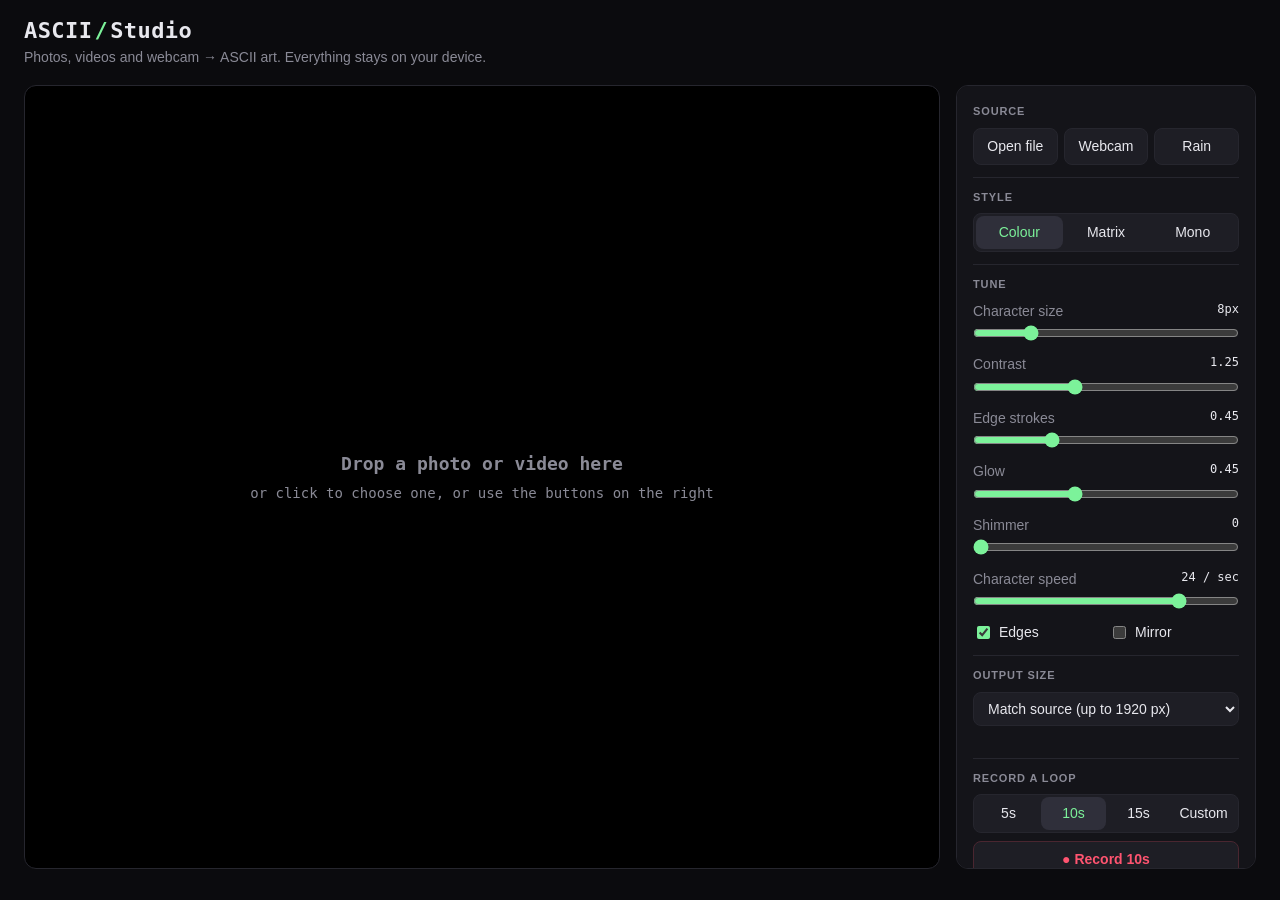
==== index.html @ c0c6cbf3 "Initial commit: ascii-studio-web Co-Authored-By: Claude Opus 5.5 <noreply@anthropic.com>" ====
<!doctype html>
<html lang="en">
<head>
  <meta charset="utf-8">
  <meta name="viewport" content="width=device-width, initial-scale=1">
  <title>ASCII Studio</title>
  <meta name="description" content="Turn photos, videos and your webcam into ASCII art, right in your browser.">
  <link rel="stylesheet" href="style.css">
</head>
<body>
  <header>
    <h1>ASCII<span>/</span>Studio</h1>
    <p>Photos, videos and webcam → ASCII art. Everything stays on your device.</p>
  </header>

  <main>
    <section id="stage" class="stage empty">
      <canvas id="out"></canvas>
      <label id="drop" class="drop">
        <input id="file" type="file" accept="image/*,video/*" hidden>
        <strong>Drop a photo or video here</strong>
        <span>or click to choose one, or use the buttons on the right</span>
      </label>
      <div id="rec" class="rec" hidden>● REC</div>
    </section>

    <aside class="panel">
      <div class="group">
        <h2>Source</h2>
        <div class="row">
          <button id="btn-open">Open file</button>
          <button id="btn-cam">Webcam</button>
          <button id="btn-rain">Rain</button>
        </div>
      </div>

      <div class="group">
        <h2>Style</h2>
        <div class="seg" id="style">
          <button data-v="colour" class="on">Colour</button>
          <button data-v="matrix">Matrix</button>
          <button data-v="mono">Mono</button>
        </div>
      </div>

      <div class="group">
        <h2>Tune</h2>
        <label>Character size <output data-for="cell"></output>
          <input type="range" id="cell" min="4" max="24" step="1" value="8"></label>
        <label>Contrast <output data-for="contrast"></output>
          <input type="range" id="contrast" min="0.5" max="2.5" step="0.05" value="1.25"></label>
        <label>Edge strokes <output data-for="edgeThreshold"></output>
          <input type="range" id="edgeThreshold" min="0.15" max="1.2" step="0.05" value="0.45"></label>
        <label>Glow <output data-for="glow"></output>
          <input type="range" id="glow" min="0" max="1.2" step="0.05" value="0.45"></label>
        <label>Shimmer <output data-for="shimmer"></output>
          <input type="range" id="shimmer" min="0" max="1" step="0.05" value="0"></label>
        <label>Character speed <output data-for="fps"></output>
          <input type="range" id="fps" min="1" max="30" step="1" value="24"></label>
        <div class="row checks">
          <label class="check"><input type="checkbox" id="edges" checked> Edges</label>
          <label class="check"><input type="checkbox" id="mirror"> Mirror</label>
        </div>
      </div>

      <div class="group">
        <h2>Output size</h2>
        <select id="size">
          <option value="source">Match source (up to 1920 px)</option>
          <option value="720">HD 720p</option>
          <option value="1080">Full HD 1080p</option>
          <option value="2160">4K</option>
          <option value="screen">Wallpaper: fill my screen</option>
        </select>
        <p class="hint" id="size-hint"></p>
      </div>

      <div class="group">
        <h2>Record a loop</h2>
        <div class="seg" id="dur">
          <button data-v="5">5s</button>
          <button data-v="10" class="on">10s</button>
          <button data-v="15">15s</button>
          <button data-v="custom">Custom</button>
        </div>
        <label id="custom-wrap" hidden>Length in seconds
          <input type="number" id="custom-dur" min="1" max="120" step="1" value="20"></label>
        <div class="row" style="margin-top:8px">
          <button id="btn-video" class="rec-btn">● Record 10s</button>
        </div>
        <p class="hint">Animations repeat exactly every loop, so the video loops seamlessly.</p>
      </div>

      <div class="group">
        <h2>Export</h2>
        <div class="row">
          <button id="btn-png" class="primary">Save PNG</button>
          <button id="btn-copy">Copy text</button>
          <button id="btn-txt">Save .txt</button>
        </div>
        <p class="hint" id="status"></p>
      </div>

      <div class="group" id="wallpaper-group" hidden>
        <h2>Browser wallpaper</h2>
        <div class="row">
          <button id="btn-wall" class="primary">Set as new-tab wallpaper</button>
        </div>
        <div class="row">
          <button id="btn-wall-open">Open a new tab</button>
          <button id="btn-wall-reset">Reset to rain</button>
        </div>
        <p class="hint">Every new tab shows this picture, animated, with the look you chose here.</p>
      </div>
    </aside>
  </main>

  <script type="module" src="app.js"></script>
</body>
</html>
---- style.css ----
:root {
  --bg: #0b0b0e;
  --panel: #141419;
  --line: #26262e;
  --text: #e8e8ee;
  --dim: #8a8a96;
  --accent: #7cf29a;
  --accent-ink: #06210f;
  --rec: #ff5470;
  --mono: Menlo, "SF Mono", Consolas, monospace;
  color-scheme: dark;
}

* { box-sizing: border-box; }

body {
  margin: 0;
  min-height: 100vh;
  background: var(--bg);
  color: var(--text);
  font: 14px/1.45 -apple-system, BlinkMacSystemFont, "Segoe UI", Inter, sans-serif;
}

header { padding: 18px 24px 6px; }
h1 { margin: 0; font: 600 22px var(--mono); letter-spacing: 0.02em; }
h1 span { color: var(--accent); padding: 0 2px; }
header p { margin: 4px 0 0; color: var(--dim); }

main {
  display: grid;
  grid-template-columns: minmax(0, 1fr) 300px;
  gap: 16px;
  padding: 12px 24px 24px;
  height: calc(100vh - 80px);
  min-height: 520px;
}

.stage {
  position: relative;
  background: #000;
  border: 1px solid var(--line);
  border-radius: 12px;
  display: grid;
  place-items: center;
  overflow: hidden;
}
.stage canvas { position: absolute; inset: 0; width: 100%; height: 100%; object-fit: contain; display: block; }
.stage.empty canvas { visibility: hidden; }
.stage.dragging { border-color: var(--accent); }

.drop {
  position: absolute;
  inset: 0;
  display: none;
  flex-direction: column;
  align-items: center;
  justify-content: center;
  gap: 6px;
  cursor: pointer;
  text-align: center;
  padding: 16px;
  font-family: var(--mono);
}
.stage.empty .drop { display: flex; }
.drop strong { font-size: 18px; }
.drop span { color: var(--dim); }

.rec {
  position: absolute;
  top: 12px;
  left: 12px;
  color: var(--rec);
  font: 600 13px var(--mono);
  background: rgba(0, 0, 0, 0.6);
  padding: 3px 8px;
  border-radius: 6px;
}

.panel {
  background: var(--panel);
  border: 1px solid var(--line);
  border-radius: 12px;
  padding: 6px 16px 16px;
  overflow-y: auto;
}
.group { padding: 12px 0; border-bottom: 1px solid var(--line); }
.group:last-child { border-bottom: 0; }
h2 { margin: 0 0 8px; font-size: 11px; text-transform: uppercase; letter-spacing: 0.08em; color: var(--dim); }

.row { display: flex; gap: 6px; flex-wrap: wrap; }
.row + .row { margin-top: 6px; }
.row > button { flex: 1; }

button, select {
  font: inherit;
  color: var(--text);
  background: #1e1e25;
  border: 1px solid var(--line);
  border-radius: 8px;
  padding: 7px 10px;
  cursor: pointer;
}
button:hover, select:hover { border-color: #3a3a46; }
button:disabled { opacity: 0.4; cursor: default; }
button.primary { background: var(--accent); color: var(--accent-ink); border-color: var(--accent); font-weight: 600; }
button.active { border-color: var(--accent); color: var(--accent); }
button.rec-btn { color: var(--rec); border-color: #4a2630; font-weight: 600; }
button.rec-btn.recording { background: var(--rec); color: #fff; border-color: var(--rec); }
input[type="number"] {
  width: 100%; margin-top: 4px; font: inherit; color: var(--text);
  background: #1e1e25; border: 1px solid var(--line); border-radius: 8px; padding: 6px 10px;
}
[hidden] { display: none !important; }
select { width: 100%; }

.seg { display: flex; background: #1e1e25; border: 1px solid var(--line); border-radius: 8px; padding: 2px; }
.seg button { flex: 1; border: 0; background: transparent; padding: 6px; }
.seg button.on { background: #2f2f3a; color: var(--accent); }

label { display: block; margin: 8px 0; color: var(--dim); }
label output { float: right; color: var(--text); font-family: var(--mono); font-size: 12px; }
input[type="range"] { width: 100%; accent-color: var(--accent); margin: 4px 0 0; }
.checks { margin-top: 4px; }
label.check { display: flex; align-items: center; gap: 6px; margin: 0; color: var(--text); flex: 1; }
input[type="checkbox"] { accent-color: var(--accent); }

.hint { color: var(--dim); font-size: 12px; margin: 8px 0 0; min-height: 1em; }

@media (max-width: 800px) {
  header { padding: 14px 16px 4px; }
  main { grid-template-columns: 1fr; height: auto; padding: 10px 16px 16px; }
  .stage { height: 56vh; }
}
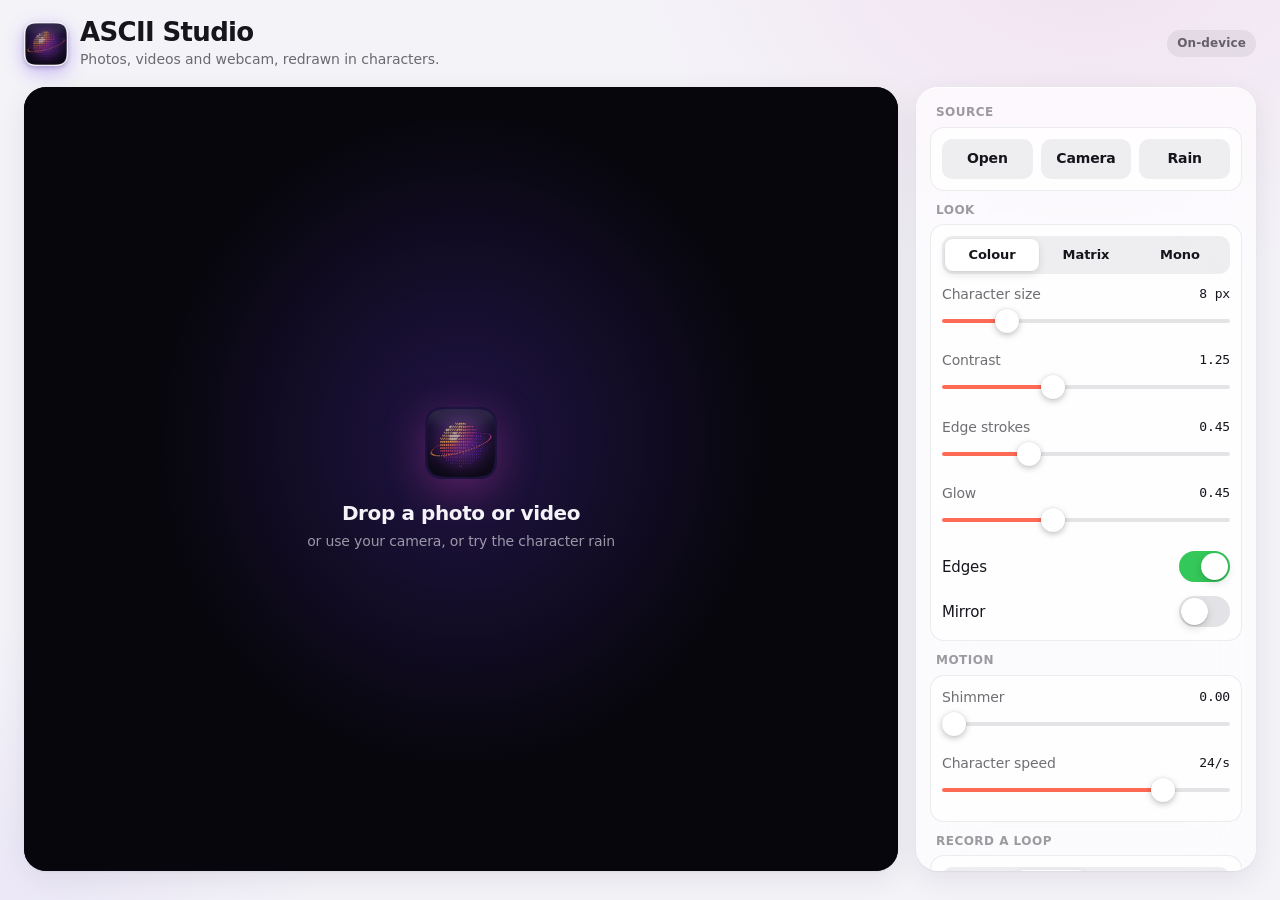
==== commit 6bf050fd: "Redesign: new orb logo, Apple-style UI, mobile support - New logo: a lit orb drawn in ASCII characte" ====
--- a/index.html
+++ b/index.html
@@ -2,116 +2,141 @@
 <html lang="en">
 <head>
   <meta charset="utf-8">
-  <meta name="viewport" content="width=device-width, initial-scale=1">
+  <meta name="viewport" content="width=device-width, initial-scale=1, viewport-fit=cover">
   <title>ASCII Studio</title>
-  <meta name="description" content="Turn photos, videos and your webcam into ASCII art, right in your browser.">
+  <meta name="description" content="Turn photos, videos and your webcam into colourful ASCII art, right in your browser.">
+  <meta name="theme-color" content="#0b0a12" media="(prefers-color-scheme: dark)">
+  <meta name="theme-color" content="#f4f3f8" media="(prefers-color-scheme: light)">
+  <meta name="apple-mobile-web-app-capable" content="yes">
+  <meta name="apple-mobile-web-app-status-bar-style" content="black-translucent">
+  <meta name="apple-mobile-web-app-title" content="ASCII Studio">
+  <link rel="icon" type="image/png" sizes="32x32" href="brand/icon-32.png">
+  <link rel="apple-touch-icon" href="brand/icon-180.png">
+  <link rel="manifest" href="manifest.webmanifest">
   <link rel="stylesheet" href="style.css">
 </head>
 <body>
-  <header>
-    <h1>ASCII<span>/</span>Studio</h1>
-    <p>Photos, videos and webcam → ASCII art. Everything stays on your device.</p>
+  <header class="topbar">
+    <img class="logo" src="brand/icon-128.png" alt="" width="40" height="40">
+    <div class="brand">
+      <h1>ASCII Studio</h1>
+      <p>Photos, videos and webcam, redrawn in characters.</p>
+    </div>
+    <span class="privacy" title="Nothing is uploaded">On-device</span>
   </header>
 
-  <main>
-    <section id="stage" class="stage empty">
+  <main class="layout">
+    <section id="stage" class="stage empty" aria-label="Preview">
       <canvas id="out"></canvas>
       <label id="drop" class="drop">
         <input id="file" type="file" accept="image/*,video/*" hidden>
-        <strong>Drop a photo or video here</strong>
-        <span>or click to choose one, or use the buttons on the right</span>
+        <span class="drop-icon" aria-hidden="true">
+          <img src="brand/icon-128.png" alt="" width="72" height="72">
+        </span>
+        <strong class="desktop-only">Drop a photo or video</strong>
+        <strong class="touch-only">Tap to choose a photo or video</strong>
+        <span>or use your camera, or try the character rain</span>
       </label>
-      <div id="rec" class="rec" hidden>● REC</div>
+      <div id="rec" class="rec-pill" hidden>● REC</div>
     </section>
 
-    <aside class="panel">
-      <div class="group">
+    <aside class="panel" aria-label="Controls">
+      <section class="group">
         <h2>Source</h2>
-        <div class="row">
-          <button id="btn-open">Open file</button>
-          <button id="btn-cam">Webcam</button>
-          <button id="btn-rain">Rain</button>
+        <div class="card">
+          <div class="row buttons">
+            <button id="btn-open" class="btn">Open</button>
+            <button id="btn-cam" class="btn">Camera</button>
+            <button id="btn-flip" class="btn" hidden title="Switch between front and back camera">Flip</button>
+            <button id="btn-rain" class="btn">Rain</button>
+          </div>
         </div>
-      </div>
+      </section>
 
-      <div class="group">
-        <h2>Style</h2>
-        <div class="seg" id="style">
-          <button data-v="colour" class="on">Colour</button>
-          <button data-v="matrix">Matrix</button>
-          <button data-v="mono">Mono</button>
+      <section class="group">
+        <h2>Look</h2>
+        <div class="card">
+          <div class="seg" id="style" role="radiogroup" aria-label="Style">
+            <span class="seg-thumb" aria-hidden="true"></span>
+            <button data-v="colour" class="on" role="radio">Colour</button>
+            <button data-v="matrix" role="radio">Matrix</button>
+            <button data-v="mono" role="radio">Mono</button>
+          </div>
+          <label class="slider">Character size <output data-for="cell"></output>
+            <input type="range" id="cell" min="4" max="24" step="1" value="8"></label>
+          <label class="slider">Contrast <output data-for="contrast"></output>
+            <input type="range" id="contrast" min="0.5" max="2.5" step="0.05" value="1.25"></label>
+          <label class="slider">Edge strokes <output data-for="edgeThreshold"></output>
+            <input type="range" id="edgeThreshold" min="0.15" max="1.2" step="0.05" value="0.45"></label>
+          <label class="slider">Glow <output data-for="glow"></output>
+            <input type="range" id="glow" min="0" max="1.2" step="0.05" value="0.45"></label>
+          <label class="switch-row">Edges<input type="checkbox" id="edges" class="switch" checked></label>
+          <label class="switch-row">Mirror<input type="checkbox" id="mirror" class="switch"></label>
         </div>
-      </div>
+      </section>
 
-      <div class="group">
-        <h2>Tune</h2>
-        <label>Character size <output data-for="cell"></output>
-          <input type="range" id="cell" min="4" max="24" step="1" value="8"></label>
-        <label>Contrast <output data-for="contrast"></output>
-          <input type="range" id="contrast" min="0.5" max="2.5" step="0.05" value="1.25"></label>
-        <label>Edge strokes <output data-for="edgeThreshold"></output>
-          <input type="range" id="edgeThreshold" min="0.15" max="1.2" step="0.05" value="0.45"></label>
-        <label>Glow <output data-for="glow"></output>
-          <input type="range" id="glow" min="0" max="1.2" step="0.05" value="0.45"></label>
-        <label>Shimmer <output data-for="shimmer"></output>
-          <input type="range" id="shimmer" min="0" max="1" step="0.05" value="0"></label>
-        <label>Character speed <output data-for="fps"></output>
-          <input type="range" id="fps" min="1" max="30" step="1" value="24"></label>
-        <div class="row checks">
-          <label class="check"><input type="checkbox" id="edges" checked> Edges</label>
-          <label class="check"><input type="checkbox" id="mirror"> Mirror</label>
+      <section class="group">
+        <h2>Motion</h2>
+        <div class="card">
+          <label class="slider">Shimmer <output data-for="shimmer"></output>
+            <input type="range" id="shimmer" min="0" max="1" step="0.05" value="0"></label>
+          <label class="slider">Character speed <output data-for="fps"></output>
+            <input type="range" id="fps" min="1" max="30" step="1" value="24"></label>
         </div>
-      </div>
+      </section>
 
-      <div class="group">
-        <h2>Output size</h2>
-        <select id="size">
-          <option value="source">Match source (up to 1920 px)</option>
-          <option value="720">HD 720p</option>
-          <option value="1080">Full HD 1080p</option>
-          <option value="2160">4K</option>
-          <option value="screen">Wallpaper: fill my screen</option>
-        </select>
-        <p class="hint" id="size-hint"></p>
-      </div>
+      <section class="group">
+        <h2>Record a loop</h2>
+        <div class="card">
+          <div class="seg" id="dur" role="radiogroup" aria-label="Loop length">
+            <span class="seg-thumb" aria-hidden="true"></span>
+            <button data-v="5" role="radio">5s</button>
+            <button data-v="10" class="on" role="radio">10s</button>
+            <button data-v="15" role="radio">15s</button>
+            <button data-v="custom" role="radio">Custom</button>
+          </div>
+          <label id="custom-wrap" class="field" hidden>Length (seconds)
+            <input type="number" id="custom-dur" min="1" max="120" step="1" value="20" inputmode="numeric"></label>
+          <button id="btn-video" class="btn rec-btn wide">● Record 10s</button>
+          <button id="btn-save-rec" class="btn wide" hidden>Save video</button>
+          <p class="note">Animations repeat exactly once per loop, so videos loop seamlessly.</p>
+        </div>
+      </section>
 
-      <div class="group">
-        <h2>Record a loop</h2>
-        <div class="seg" id="dur">
-          <button data-v="5">5s</button>
-          <button data-v="10" class="on">10s</button>
-          <button data-v="15">15s</button>
-          <button data-v="custom">Custom</button>
+      <section class="group">
+        <h2>Save</h2>
+        <div class="card">
+          <label class="field">Size
+            <select id="size">
+              <option value="source">Match source (up to 1920 px)</option>
+              <option value="720">HD 720p</option>
+              <option value="1080">Full HD 1080p</option>
+              <option value="2160">4K</option>
+              <option value="screen">Wallpaper (fills this screen)</option>
+            </select>
+          </label>
+          <p class="note mono" id="size-hint"></p>
+          <div class="row buttons">
+            <button id="btn-png" class="btn primary">Save image</button>
+            <button id="btn-copy" class="btn">Copy text</button>
+            <button id="btn-txt" class="btn">.txt</button>
+          </div>
         </div>
-        <label id="custom-wrap" hidden>Length in seconds
-          <input type="number" id="custom-dur" min="1" max="120" step="1" value="20"></label>
-        <div class="row" style="margin-top:8px">
-          <button id="btn-video" class="rec-btn">● Record 10s</button>
+      </section>
+
+      <section class="group" id="wallpaper-group" hidden>
+        <h2>New-tab wallpaper</h2>
+        <div class="card">
+          <button id="btn-wall" class="btn primary wide">Set as new-tab wallpaper</button>
+          <div class="row buttons">
+            <button id="btn-wall-open" class="btn">Open new tab</button>
+            <button id="btn-wall-reset" class="btn">Reset to rain</button>
+          </div>
+          <p class="note">Every new tab shows this, animated, with a clock.</p>
         </div>
-        <p class="hint">Animations repeat exactly every loop, so the video loops seamlessly.</p>
-      </div>
+      </section>
 
-      <div class="group">
-        <h2>Export</h2>
-        <div class="row">
-          <button id="btn-png" class="primary">Save PNG</button>
-          <button id="btn-copy">Copy text</button>
-          <button id="btn-txt">Save .txt</button>
-        </div>
-        <p class="hint" id="status"></p>
-      </div>
-
-      <div class="group" id="wallpaper-group" hidden>
-        <h2>Browser wallpaper</h2>
-        <div class="row">
-          <button id="btn-wall" class="primary">Set as new-tab wallpaper</button>
-        </div>
-        <div class="row">
-          <button id="btn-wall-open">Open a new tab</button>
-          <button id="btn-wall-reset">Reset to rain</button>
-        </div>
-        <p class="hint">Every new tab shows this picture, animated, with the look you chose here.</p>
-      </div>
+      <p class="status" id="status" role="status" aria-live="polite"></p>
     </aside>
   </main>
 
--- a/style.css
+++ b/style.css
@@ -1,133 +1,426 @@
+/* ASCII Studio: design tokens, light + dark.
+   Type follows the platform's system font (SF Pro on Apple devices) with size-specific
+   tracking; panels are translucent materials; feedback is on press, never on release. */
+
 :root {
-  --bg: #0b0b0e;
-  --panel: #141419;
-  --line: #26262e;
-  --text: #e8e8ee;
-  --dim: #8a8a96;
-  --accent: #7cf29a;
-  --accent-ink: #06210f;
-  --rec: #ff5470;
-  --mono: Menlo, "SF Mono", Consolas, monospace;
-  color-scheme: dark;
+  --font: -apple-system, BlinkMacSystemFont, "SF Pro Text", system-ui, "Segoe UI", Roboto, "Helvetica Neue", sans-serif;
+  --font-display: -apple-system, BlinkMacSystemFont, "SF Pro Display", system-ui, "Segoe UI", Roboto, sans-serif;
+  --mono: ui-monospace, "SF Mono", SFMono-Regular, Menlo, Consolas, monospace;
+
+  /* brand: the logo's sunset, indigo -> magenta -> coral -> amber */
+  --brand-1: #6d3ff2;
+  --brand-2: #d63ca8;
+  --brand-3: #ff6a55;
+  --brand-4: #ffb347;
+  --brand-grad: linear-gradient(135deg, var(--brand-2), var(--brand-3) 55%, var(--brand-4));
+
+  --radius-lg: 22px;
+  --radius: 14px;
+  --radius-sm: 10px;
+  --ease: cubic-bezier(0.22, 1, 0.36, 1);   /* critically damped feel */
+  --gutter: max(16px, env(safe-area-inset-left));
+
+  color-scheme: light dark;
+}
+
+/* ---------- colours ---------- */
+:root {
+  --bg: #f4f3f8;
+  --bg-glow-1: rgba(214, 60, 168, 0.10);
+  --bg-glow-2: rgba(109, 63, 242, 0.10);
+  --text: #16151c;
+  --text-2: rgba(22, 21, 28, 0.62);
+  --text-3: rgba(22, 21, 28, 0.42);
+  --material: rgba(255, 255, 255, 0.66);
+  --material-solid: #ffffff;
+  --card: rgba(255, 255, 255, 0.72);
+  --hairline: rgba(22, 21, 28, 0.08);
+  --edge-light: rgba(255, 255, 255, 0.9);
+  --fill: rgba(118, 118, 128, 0.12);
+  --fill-strong: rgba(118, 118, 128, 0.2);
+  --thumb: #ffffff;
+  --accent: #e0457b;
+  --rec: #ff3b30;
+  --shadow: 0 1px 2px rgba(20, 16, 40, 0.06), 0 8px 30px rgba(20, 16, 40, 0.08);
+}
+
+@media (prefers-color-scheme: dark) {
+  :root {
+    --bg: #0b0a12;
+    --bg-glow-1: rgba(214, 60, 168, 0.16);
+    --bg-glow-2: rgba(109, 63, 242, 0.20);
+    --text: #f4f3f8;
+    --text-2: rgba(244, 243, 248, 0.64);
+    --text-3: rgba(244, 243, 248, 0.40);
+    --material: rgba(30, 28, 42, 0.58);
+    --material-solid: #1c1a26;
+    --card: rgba(255, 255, 255, 0.05);
+    --hairline: rgba(255, 255, 255, 0.08);
+    --edge-light: rgba(255, 255, 255, 0.12);
+    --fill: rgba(118, 118, 128, 0.24);
+    --fill-strong: rgba(118, 118, 128, 0.36);
+    --thumb: #f4f3f8;
+    --accent: #ff6a8a;
+    --rec: #ff453a;
+    --shadow: 0 1px 2px rgba(0, 0, 0, 0.3), 0 12px 40px rgba(0, 0, 0, 0.35);
+  }
 }
 
 * { box-sizing: border-box; }
+
+html { -webkit-text-size-adjust: 100%; }
 
 body {
   margin: 0;
-  min-height: 100vh;
-  background: var(--bg);
-  color: var(--text);
-  font: 14px/1.45 -apple-system, BlinkMacSystemFont, "Segoe UI", Inter, sans-serif;
-}
-
-header { padding: 18px 24px 6px; }
-h1 { margin: 0; font: 600 22px var(--mono); letter-spacing: 0.02em; }
-h1 span { color: var(--accent); padding: 0 2px; }
-header p { margin: 4px 0 0; color: var(--dim); }
-
-main {
+  min-height: 100dvh;
+  background:
+    radial-gradient(60vmax 50vmax at 85% -10%, var(--bg-glow-1), transparent 60%),
+    radial-gradient(60vmax 50vmax at -10% 110%, var(--bg-glow-2), transparent 60%),
+    var(--bg);
+  background-attachment: fixed;
+  color: var(--text);
+  font: 400 15px/1.47 var(--font);
+  letter-spacing: -0.01em;
+  -webkit-font-smoothing: antialiased;
+  font-optical-sizing: auto;
+  padding: env(safe-area-inset-top) env(safe-area-inset-right) env(safe-area-inset-bottom) env(safe-area-inset-left);
+}
+
+[hidden] { display: none !important; }
+
+/* ---------- header ---------- */
+.topbar {
+  display: flex;
+  align-items: center;
+  gap: 12px;
+  padding: 18px 24px 10px;
+}
+.logo {
+  width: 44px; height: 44px;
+  border-radius: 11px;
+  box-shadow: 0 6px 18px rgba(109, 63, 242, 0.35), 0 2px 4px rgba(0, 0, 0, 0.2);
+}
+.brand { min-width: 0; flex: 1; }
+h1 {
+  margin: 0;
+  font: 700 26px/1.1 var(--font-display);
+  letter-spacing: -0.025em;
+}
+.brand p { margin: 2px 0 0; color: var(--text-2); font-size: 14px; letter-spacing: -0.005em; }
+.privacy {
+  font-size: 12px; font-weight: 600; letter-spacing: 0.01em;
+  padding: 5px 10px; border-radius: 999px;
+  color: var(--text-2); background: var(--fill);
+}
+
+/* ---------- layout ---------- */
+.layout {
   display: grid;
-  grid-template-columns: minmax(0, 1fr) 300px;
-  gap: 16px;
-  padding: 12px 24px 24px;
-  height: calc(100vh - 80px);
-  min-height: 520px;
-}
-
+  grid-template-columns: minmax(0, 1fr) 340px;
+  gap: 18px;
+  padding: 8px 24px 24px;
+  height: calc(100dvh - 84px - env(safe-area-inset-top) - env(safe-area-inset-bottom));
+  min-height: 560px;
+}
+
+/* ---------- stage ---------- */
 .stage {
   position: relative;
+  overflow: hidden;
+  border-radius: var(--radius-lg);
   background: #000;
-  border: 1px solid var(--line);
-  border-radius: 12px;
+  box-shadow: var(--shadow), inset 0 0 0 1px rgba(255, 255, 255, 0.06);
+}
+.stage canvas {
+  position: absolute; inset: 0;
+  width: 100%; height: 100%;
+  object-fit: contain;
+  display: block;
+  transition: opacity 300ms var(--ease);
+}
+.stage.empty canvas { opacity: 0; }
+.stage.dragging { box-shadow: var(--shadow), inset 0 0 0 2px var(--accent); }
+
+.drop {
+  position: absolute; inset: 0;
+  display: none;
+  flex-direction: column; align-items: center; justify-content: center;
+  gap: 6px; padding: 24px;
+  text-align: center; cursor: pointer;
+  color: #f4f3f8;
+  background:
+    radial-gradient(50% 60% at 50% 45%, rgba(109, 63, 242, 0.25), transparent 70%),
+    #07060c;
+  -webkit-tap-highlight-color: transparent;
+}
+.stage.empty .drop { display: flex; }
+.drop-icon img {
+  border-radius: 16px;
+  box-shadow: 0 10px 40px rgba(214, 60, 168, 0.35);
+  margin-bottom: 10px;
+  transition: transform 160ms var(--ease);
+}
+.drop:active .drop-icon img { transform: scale(0.96); }
+.drop strong { font: 600 20px/1.2 var(--font-display); letter-spacing: -0.02em; }
+.drop span { color: rgba(244, 243, 248, 0.6); font-size: 14px; }
+.drop .btn { margin-top: 10px; }
+.touch-only { display: none; }
+@media (hover: none) and (pointer: coarse) {
+  .touch-only { display: block; }
+  .desktop-only { display: none; }
+}
+
+.rec-pill {
+  position: absolute; top: 14px; left: 14px;
+  font: 600 13px/1 var(--mono);
+  color: #fff;
+  background: rgba(255, 59, 48, 0.85);
+  padding: 7px 11px;
+  border-radius: 999px;
+  -webkit-backdrop-filter: blur(12px); backdrop-filter: blur(12px);
+}
+
+/* ---------- control panel: a translucent material ---------- */
+.panel {
+  overflow-y: auto;
+  overscroll-behavior: contain;
+  padding: 6px 14px 14px;
+  border-radius: var(--radius-lg);
+  background: var(--material);
+  -webkit-backdrop-filter: blur(30px) saturate(180%);
+  backdrop-filter: blur(30px) saturate(180%);
+  box-shadow: var(--shadow), inset 0 1px 0 var(--edge-light);
+  scrollbar-width: thin;
+}
+
+.group { margin-top: 12px; }
+h2 {
+  margin: 0 0 6px 6px;
+  font: 600 12px/1.3 var(--font);
+  letter-spacing: 0.04em;
+  text-transform: uppercase;
+  color: var(--text-3);
+}
+.card {
+  display: grid; gap: 10px;
+  padding: 12px;
+  border-radius: var(--radius);
+  background: var(--card);
+  box-shadow: inset 0 0 0 1px var(--hairline);
+}
+
+.row { display: flex; gap: 8px; }
+.row.buttons > .btn { flex: 1; }
+
+/* ---------- buttons: feedback on press ---------- */
+.btn {
+  appearance: none;
+  font: 590 14px/1.2 var(--font);
+  letter-spacing: -0.01em;
+  color: var(--text);
+  background: var(--fill);
+  border: 0;
+  border-radius: var(--radius-sm);
+  padding: 10px 12px;
+  min-height: 40px;
+  cursor: pointer;
+  touch-action: manipulation;
+  -webkit-tap-highlight-color: transparent;
+  transition: transform 100ms ease-out, background-color 150ms ease-out, opacity 150ms;
+}
+.btn:hover { background: var(--fill-strong); }
+.btn:active { transform: scale(0.97); }
+.btn:focus-visible, .seg button:focus-visible, select:focus-visible, input:focus-visible {
+  outline: 2px solid var(--accent); outline-offset: 2px;
+}
+.btn.wide { width: 100%; }
+.btn.primary {
+  color: #fff;
+  background: var(--brand-grad);
+  box-shadow: 0 6px 18px rgba(255, 106, 85, 0.28), inset 0 1px 0 rgba(255, 255, 255, 0.25);
+  font-weight: 650;
+}
+.btn.primary:hover { filter: brightness(1.06); }
+.btn.active { color: #fff; background: var(--accent); }
+.rec-btn { color: var(--rec); font-weight: 650; }
+.rec-btn.recording { color: #fff; background: var(--rec); }
+
+/* ---------- segmented control with a sliding thumb ---------- */
+.seg {
+  --n: 3; --i: 0;
+  position: relative;
   display: grid;
-  place-items: center;
-  overflow: hidden;
-}
-.stage canvas { position: absolute; inset: 0; width: 100%; height: 100%; object-fit: contain; display: block; }
-.stage.empty canvas { visibility: hidden; }
-.stage.dragging { border-color: var(--accent); }
-
-.drop {
-  position: absolute;
-  inset: 0;
-  display: none;
-  flex-direction: column;
-  align-items: center;
-  justify-content: center;
-  gap: 6px;
+  grid-template-columns: repeat(var(--n), 1fr);
+  padding: 3px;
+  border-radius: 11px;
+  background: var(--fill);
+}
+.seg-thumb {
+  position: absolute; top: 3px; bottom: 3px; left: 3px;
+  width: calc((100% - 6px) / var(--n));
+  border-radius: 8px;
+  background: var(--thumb);
+  box-shadow: 0 3px 8px rgba(0, 0, 0, 0.12), 0 0 0 0.5px rgba(0, 0, 0, 0.04);
+  transform: translateX(calc(var(--i) * 100%));
+  transition: transform 320ms var(--ease);
+}
+@media (prefers-color-scheme: dark) { .seg-thumb { background: #636270; } }
+.seg button {
+  position: relative;
+  appearance: none; border: 0; background: none;
+  font: 590 13px/1.2 var(--font);
+  letter-spacing: -0.005em;
+  color: var(--text);
+  padding: 8px 4px;
   cursor: pointer;
-  text-align: center;
-  padding: 16px;
-  font-family: var(--mono);
-}
-.stage.empty .drop { display: flex; }
-.drop strong { font-size: 18px; }
-.drop span { color: var(--dim); }
-
-.rec {
-  position: absolute;
-  top: 12px;
-  left: 12px;
-  color: var(--rec);
-  font: 600 13px var(--mono);
-  background: rgba(0, 0, 0, 0.6);
-  padding: 3px 8px;
-  border-radius: 6px;
-}
-
-.panel {
-  background: var(--panel);
-  border: 1px solid var(--line);
-  border-radius: 12px;
-  padding: 6px 16px 16px;
-  overflow-y: auto;
-}
-.group { padding: 12px 0; border-bottom: 1px solid var(--line); }
-.group:last-child { border-bottom: 0; }
-h2 { margin: 0 0 8px; font-size: 11px; text-transform: uppercase; letter-spacing: 0.08em; color: var(--dim); }
-
-.row { display: flex; gap: 6px; flex-wrap: wrap; }
-.row + .row { margin-top: 6px; }
-.row > button { flex: 1; }
-
-button, select {
-  font: inherit;
-  color: var(--text);
-  background: #1e1e25;
-  border: 1px solid var(--line);
-  border-radius: 8px;
-  padding: 7px 10px;
+  touch-action: manipulation;
+  -webkit-tap-highlight-color: transparent;
+  transition: transform 100ms ease-out;
+}
+.seg button:active { transform: scale(0.95); }
+
+/* ---------- sliders ---------- */
+.slider { display: block; font-size: 14px; color: var(--text-2); }
+.slider output {
+  float: right;
+  font: 500 13px/1.6 var(--mono);
+  color: var(--text);
+  font-variant-numeric: tabular-nums;
+}
+input[type="range"] {
+  -webkit-appearance: none; appearance: none;
+  width: 100%; height: 28px; margin: 2px 0 0;
+  background: transparent;
+  touch-action: pan-y;
+  --p: 50%;
+}
+input[type="range"]::-webkit-slider-runnable-track {
+  height: 4px; border-radius: 2px;
+  background: linear-gradient(90deg, var(--brand-3) 0 var(--p), var(--fill-strong) var(--p) 100%);
+}
+input[type="range"]::-moz-range-track { height: 4px; border-radius: 2px; background: var(--fill-strong); }
+input[type="range"]::-moz-range-progress { height: 4px; border-radius: 2px; background: var(--brand-3); }
+input[type="range"]::-webkit-slider-thumb {
+  -webkit-appearance: none;
+  width: 24px; height: 24px; margin-top: -10px;
+  border-radius: 50%;
+  background: #fff;
+  box-shadow: 0 2px 6px rgba(0, 0, 0, 0.25), 0 0 0 0.5px rgba(0, 0, 0, 0.06);
+  transition: transform 100ms ease-out;
+}
+input[type="range"]:active::-webkit-slider-thumb { transform: scale(1.12); }
+input[type="range"]::-moz-range-thumb {
+  width: 24px; height: 24px; border: 0; border-radius: 50%;
+  background: #fff; box-shadow: 0 2px 6px rgba(0, 0, 0, 0.25);
+}
+
+/* ---------- switches ---------- */
+.switch-row {
+  display: flex; align-items: center; justify-content: space-between;
+  font-size: 15px; color: var(--text);
+  padding: 2px 0;
+}
+.switch {
+  -webkit-appearance: none; appearance: none;
+  position: relative;
+  width: 51px; height: 31px; margin: 0;
+  border-radius: 999px;
+  background: var(--fill-strong);
   cursor: pointer;
-}
-button:hover, select:hover { border-color: #3a3a46; }
-button:disabled { opacity: 0.4; cursor: default; }
-button.primary { background: var(--accent); color: var(--accent-ink); border-color: var(--accent); font-weight: 600; }
-button.active { border-color: var(--accent); color: var(--accent); }
-button.rec-btn { color: var(--rec); border-color: #4a2630; font-weight: 600; }
-button.rec-btn.recording { background: var(--rec); color: #fff; border-color: var(--rec); }
-input[type="number"] {
-  width: 100%; margin-top: 4px; font: inherit; color: var(--text);
-  background: #1e1e25; border: 1px solid var(--line); border-radius: 8px; padding: 6px 10px;
-}
-[hidden] { display: none !important; }
-select { width: 100%; }
-
-.seg { display: flex; background: #1e1e25; border: 1px solid var(--line); border-radius: 8px; padding: 2px; }
-.seg button { flex: 1; border: 0; background: transparent; padding: 6px; }
-.seg button.on { background: #2f2f3a; color: var(--accent); }
-
-label { display: block; margin: 8px 0; color: var(--dim); }
-label output { float: right; color: var(--text); font-family: var(--mono); font-size: 12px; }
-input[type="range"] { width: 100%; accent-color: var(--accent); margin: 4px 0 0; }
-.checks { margin-top: 4px; }
-label.check { display: flex; align-items: center; gap: 6px; margin: 0; color: var(--text); flex: 1; }
-input[type="checkbox"] { accent-color: var(--accent); }
-
-.hint { color: var(--dim); font-size: 12px; margin: 8px 0 0; min-height: 1em; }
-
-@media (max-width: 800px) {
-  header { padding: 14px 16px 4px; }
-  main { grid-template-columns: 1fr; height: auto; padding: 10px 16px 16px; }
-  .stage { height: 56vh; }
-}
+  transition: background-color 200ms var(--ease);
+}
+.switch::after {
+  content: "";
+  position: absolute; top: 2px; left: 2px;
+  width: 27px; height: 27px;
+  border-radius: 50%;
+  background: #fff;
+  box-shadow: 0 3px 8px rgba(0, 0, 0, 0.15), 0 1px 1px rgba(0, 0, 0, 0.16);
+  transition: transform 260ms var(--ease);
+}
+.switch:checked { background: #34c759; }
+.switch:checked::after { transform: translateX(20px); }
+
+/* ---------- fields ---------- */
+.field { display: grid; gap: 6px; font-size: 14px; color: var(--text-2); }
+select, input[type="number"] {
+  width: 100%;
+  font: 400 15px/1.3 var(--font);
+  color: var(--text);
+  background: var(--fill);
+  border: 0;
+  border-radius: var(--radius-sm);
+  padding: 10px 12px;
+  min-height: 40px;
+}
+.note { margin: 0; font-size: 12.5px; line-height: 1.4; color: var(--text-3); letter-spacing: 0; }
+.note.mono { font-family: var(--mono); font-size: 12px; }
+
+/* ---------- status toast ---------- */
+.status {
+  position: fixed;
+  left: 50%; bottom: calc(20px + env(safe-area-inset-bottom));
+  transform: translate(-50%, 12px);
+  max-width: min(92vw, 520px);
+  margin: 0;
+  padding: 10px 16px;
+  border-radius: 14px;
+  font-size: 14px; font-weight: 500; text-align: center;
+  color: var(--text);
+  background: var(--material);
+  -webkit-backdrop-filter: blur(24px) saturate(180%);
+  backdrop-filter: blur(24px) saturate(180%);
+  box-shadow: var(--shadow), inset 0 1px 0 var(--edge-light);
+  opacity: 0;
+  pointer-events: none;
+  transition: opacity 220ms var(--ease), transform 320ms var(--ease);
+  z-index: 10;
+}
+.status.show { opacity: 1; transform: translate(-50%, 0); }
+
+/* ---------- phones and narrow windows ---------- */
+@media (max-width: 820px) {
+  .topbar {
+    position: sticky; top: 0; z-index: 5;
+    padding: 10px var(--gutter);
+    background: var(--material);
+    -webkit-backdrop-filter: blur(24px) saturate(180%);
+    backdrop-filter: blur(24px) saturate(180%);
+  }
+  .logo { width: 34px; height: 34px; border-radius: 8px; }
+  h1 { font-size: 20px; letter-spacing: -0.02em; }
+  .brand p { display: none; }
+  .layout {
+    display: block;
+    height: auto; min-height: 0;
+    padding: 8px var(--gutter) calc(80px + env(safe-area-inset-bottom));
+  }
+  .stage {
+    position: sticky; top: 64px; z-index: 4;
+    height: min(46vh, 120vw);
+    border-radius: 18px;
+  }
+  .panel {
+    margin-top: 14px;
+    overflow: visible;
+    padding: 0;
+    background: none;
+    -webkit-backdrop-filter: none; backdrop-filter: none;
+    box-shadow: none;
+  }
+  .card { background: var(--material-solid); box-shadow: var(--shadow); }
+  .btn, select, input[type="number"] { min-height: 44px; }   /* comfortable touch targets */
+}
+
+/* ---------- accessibility preferences ---------- */
+@media (prefers-reduced-motion: reduce) {
+  *, *::before, *::after { transition-duration: 1ms !important; }
+  .btn:active, .seg button:active { transform: none; }
+}
+@media (prefers-reduced-transparency: reduce) {
+  .panel, .topbar, .status, .rec-pill { background: var(--material-solid); -webkit-backdrop-filter: none; backdrop-filter: none; }
+}
+@media (prefers-contrast: more) {
+  .card, .btn, .seg, select, input[type="number"] { box-shadow: inset 0 0 0 1px var(--text-3); }
+  .note, h2 { color: var(--text-2); }
+}
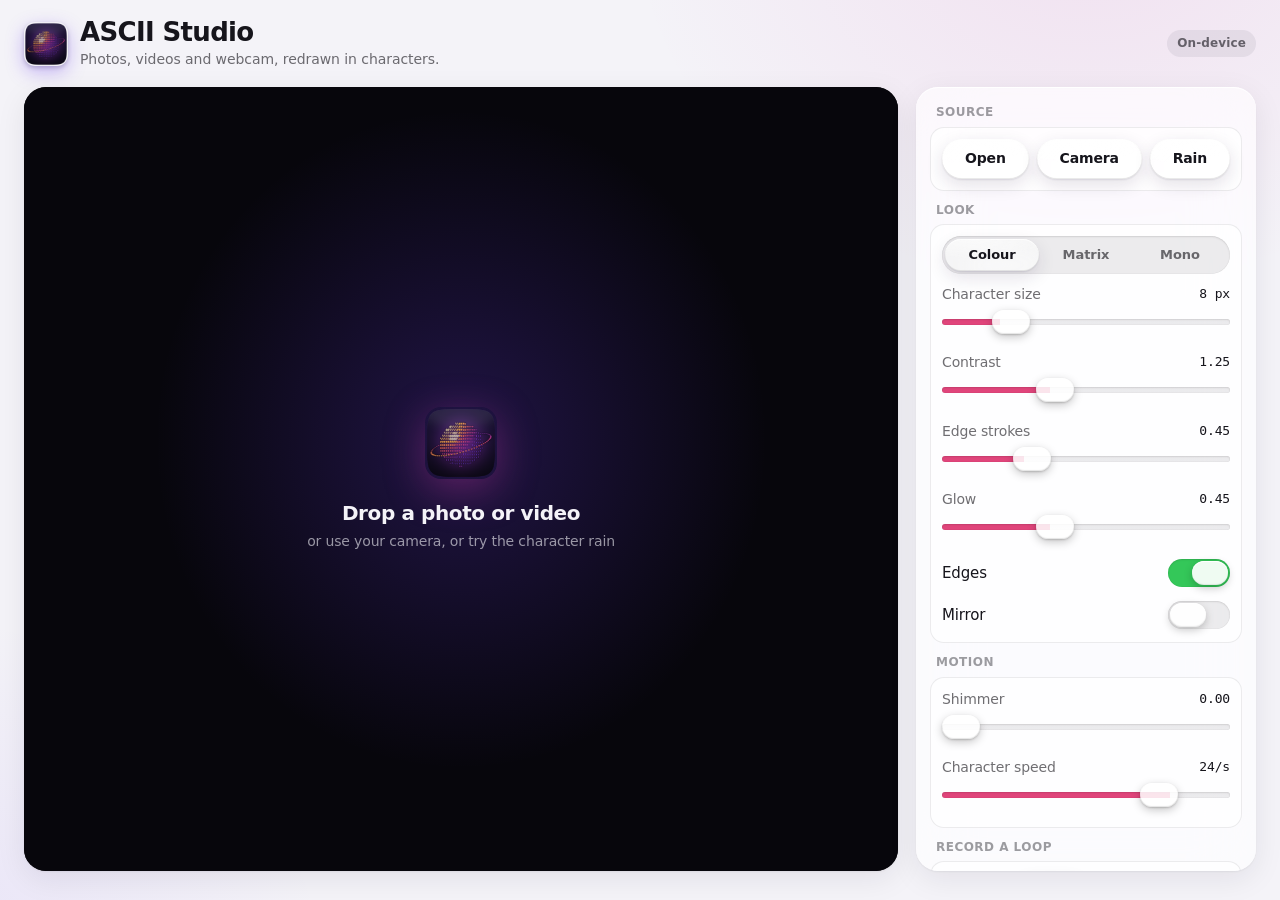
==== commit a6fae8a6: "Liquid-glass controls, direct-draw renderer mode - Buttons, segmented controls, sliders and switches" ====
--- a/index.html
+++ b/index.html
@@ -16,6 +16,14 @@
   <link rel="stylesheet" href="style.css">
 </head>
 <body>
+  <!-- Liquid glass: bends what's behind buttons (Chromium only; others get frosted glass) -->
+  <svg width="0" height="0" style="position:absolute" aria-hidden="true">
+    <filter id="liquid" x="0" y="0" width="100%" height="100%" color-interpolation-filters="sRGB">
+      <feTurbulence type="fractalNoise" baseFrequency="0.008 0.012" numOctaves="2" seed="11" result="noise"/>
+      <feGaussianBlur in="noise" stdDeviation="2" result="map"/>
+      <feDisplacementMap in="SourceGraphic" in2="map" scale="22" xChannelSelector="R" yChannelSelector="G"/>
+    </filter>
+  </svg>
   <header class="topbar">
     <img class="logo" src="brand/icon-128.png" alt="" width="40" height="40">
     <div class="brand">
@@ -130,9 +138,9 @@
           <button id="btn-wall" class="btn primary wide">Set as new-tab wallpaper</button>
           <div class="row buttons">
             <button id="btn-wall-open" class="btn">Open new tab</button>
-            <button id="btn-wall-reset" class="btn">Reset to rain</button>
+            <button id="btn-wall-reset" class="btn">Use built-ins</button>
           </div>
-          <p class="note">Every new tab shows this, animated, with a clock.</p>
+          <p class="note">Every new tab shows this, animated, with a clock. New tabs also have five interactive built-in wallpapers.</p>
         </div>
       </section>
 
--- a/style.css
+++ b/style.css
@@ -210,76 +210,123 @@
 }
 
 .row { display: flex; gap: 8px; }
-.row.buttons > .btn { flex: 1; }
-
-/* ---------- buttons: feedback on press ---------- */
+.row.buttons > .btn { flex: 1 1 auto; white-space: nowrap; padding-inline: 12px; }
+
+/* ---------- liquid glass controls ----------
+   No colour gradients: clear glass that blurs, saturates and (in Chromium) bends whatever
+   is behind it, a bright specular edge where light catches the top, a soft sheen, and a
+   shadow that lifts it off the surface. Tinted glass marks the main action. */
+:root {
+  --glass: rgba(255, 255, 255, 0.5);
+  --glass-hover: rgba(255, 255, 255, 0.68);
+  --glass-edge: rgba(255, 255, 255, 0.95);
+  --glass-rim: rgba(0, 0, 0, 0.06);
+  --glass-sheen: rgba(255, 255, 255, 0.55);
+  --glass-shadow: 0 6px 18px rgba(30, 20, 60, 0.12), 0 1px 2px rgba(30, 20, 60, 0.1);
+  --well: rgba(118, 118, 128, 0.14);
+  --tint: 88%;          /* light mode needs a deeper tint so white text stays readable */
+  --well-shadow: inset 0 1px 2px rgba(0, 0, 0, 0.1), inset 0 0 0 0.5px rgba(0, 0, 0, 0.05);
+}
+@media (prefers-color-scheme: dark) {
+  :root {
+    --glass: rgba(255, 255, 255, 0.09);
+    --glass-hover: rgba(255, 255, 255, 0.15);
+    --glass-edge: rgba(255, 255, 255, 0.42);
+    --glass-rim: rgba(255, 255, 255, 0.1);
+    --glass-sheen: rgba(255, 255, 255, 0.16);
+    --glass-shadow: 0 8px 22px rgba(0, 0, 0, 0.35), 0 1px 3px rgba(0, 0, 0, 0.3);
+    --well: rgba(0, 0, 0, 0.28);
+    --tint: 62%;
+    --well-shadow: inset 0 1px 3px rgba(0, 0, 0, 0.45), inset 0 -0.5px 0 rgba(255, 255, 255, 0.08);
+  }
+}
+
+.btn, .seg-thumb {
+  position: relative;
+  isolation: isolate;
+  background: var(--glass);
+  -webkit-backdrop-filter: blur(12px) saturate(190%) brightness(1.06);
+  backdrop-filter: blur(12px) saturate(190%) brightness(1.06);
+  box-shadow:
+    inset 0 1px 0.5px var(--glass-edge),          /* light catching the top edge */
+    inset 0 -1px 0.5px var(--glass-rim),          /* the lower rim */
+    inset 0 0 0 0.5px var(--glass-rim),
+    var(--glass-shadow);
+}
+.liquid .btn, .liquid .seg-thumb {
+  -webkit-backdrop-filter: url(#liquid) blur(10px) saturate(190%) brightness(1.06);
+  backdrop-filter: url(#liquid) blur(10px) saturate(190%) brightness(1.06);
+}
+.btn::before, .seg-thumb::before {                /* soft sheen, like a curved surface */
+  content: "";
+  position: absolute; inset: 0;
+  border-radius: inherit;
+  pointer-events: none;
+  z-index: -1;
+  background: radial-gradient(130% 100% at 30% 0%, var(--glass-sheen), transparent 60%);
+}
+
 .btn {
   appearance: none;
   font: 590 14px/1.2 var(--font);
   letter-spacing: -0.01em;
   color: var(--text);
-  background: var(--fill);
   border: 0;
-  border-radius: var(--radius-sm);
-  padding: 10px 12px;
+  border-radius: 999px;
+  padding: 10px 14px;
   min-height: 40px;
   cursor: pointer;
   touch-action: manipulation;
   -webkit-tap-highlight-color: transparent;
-  transition: transform 100ms ease-out, background-color 150ms ease-out, opacity 150ms;
-}
-.btn:hover { background: var(--fill-strong); }
-.btn:active { transform: scale(0.97); }
+  transition: transform 140ms cubic-bezier(0.3, 1.4, 0.5, 1), background-color 150ms ease-out;
+}
+.btn:hover { background: var(--glass-hover); }
+.btn:active { transform: scale(0.96); }         /* a little squish, instantly */
 .btn:focus-visible, .seg button:focus-visible, select:focus-visible, input:focus-visible {
   outline: 2px solid var(--accent); outline-offset: 2px;
 }
 .btn.wide { width: 100%; }
-.btn.primary {
-  color: #fff;
-  background: var(--brand-grad);
-  box-shadow: 0 6px 18px rgba(255, 106, 85, 0.28), inset 0 1px 0 rgba(255, 255, 255, 0.25);
-  font-weight: 650;
-}
-.btn.primary:hover { filter: brightness(1.06); }
-.btn.active { color: #fff; background: var(--accent); }
+/* tinted glass for the main action, still see-through */
+.btn.primary { color: #fff; font-weight: 650; background: color-mix(in srgb, var(--accent) var(--tint), transparent); }
+.btn.primary:hover { background: color-mix(in srgb, var(--accent) calc(var(--tint) + 10%), transparent); }
+.btn.active { color: #fff; background: color-mix(in srgb, var(--accent) 62%, transparent); }
 .rec-btn { color: var(--rec); font-weight: 650; }
-.rec-btn.recording { color: #fff; background: var(--rec); }
-
-/* ---------- segmented control with a sliding thumb ---------- */
+.rec-btn.recording { color: #fff; background: color-mix(in srgb, var(--rec) 70%, transparent); }
+
+/* ---------- segmented control: a glass pill sliding in a recessed well ---------- */
 .seg {
   --n: 3; --i: 0;
   position: relative;
   display: grid;
   grid-template-columns: repeat(var(--n), 1fr);
   padding: 3px;
-  border-radius: 11px;
-  background: var(--fill);
+  border-radius: 999px;
+  background: var(--well);
+  box-shadow: var(--well-shadow);
 }
 .seg-thumb {
   position: absolute; top: 3px; bottom: 3px; left: 3px;
   width: calc((100% - 6px) / var(--n));
-  border-radius: 8px;
-  background: var(--thumb);
-  box-shadow: 0 3px 8px rgba(0, 0, 0, 0.12), 0 0 0 0.5px rgba(0, 0, 0, 0.04);
+  border-radius: 999px;
   transform: translateX(calc(var(--i) * 100%));
-  transition: transform 320ms var(--ease);
-}
-@media (prefers-color-scheme: dark) { .seg-thumb { background: #636270; } }
+  transition: transform 380ms cubic-bezier(0.3, 1.25, 0.5, 1);   /* settles with a hint of give */
+}
 .seg button {
   position: relative;
   appearance: none; border: 0; background: none;
   font: 590 13px/1.2 var(--font);
   letter-spacing: -0.005em;
-  color: var(--text);
+  color: var(--text-2);
   padding: 8px 4px;
   cursor: pointer;
   touch-action: manipulation;
   -webkit-tap-highlight-color: transparent;
-  transition: transform 100ms ease-out;
-}
+  transition: color 200ms, transform 120ms ease-out;
+}
+.seg button.on { color: var(--text); }
 .seg button:active { transform: scale(0.95); }
 
-/* ---------- sliders ---------- */
+/* ---------- sliders: a recessed track and a glass capsule ---------- */
 .slider { display: block; font-size: 14px; color: var(--text-2); }
 .slider output {
   float: right;
@@ -289,32 +336,43 @@
 }
 input[type="range"] {
   -webkit-appearance: none; appearance: none;
-  width: 100%; height: 28px; margin: 2px 0 0;
+  width: 100%; height: 30px; margin: 2px 0 0;
   background: transparent;
   touch-action: pan-y;
   --p: 50%;
 }
 input[type="range"]::-webkit-slider-runnable-track {
-  height: 4px; border-radius: 2px;
-  background: linear-gradient(90deg, var(--brand-3) 0 var(--p), var(--fill-strong) var(--p) 100%);
-}
-input[type="range"]::-moz-range-track { height: 4px; border-radius: 2px; background: var(--fill-strong); }
-input[type="range"]::-moz-range-progress { height: 4px; border-radius: 2px; background: var(--brand-3); }
+  height: 6px; border-radius: 3px;
+  background: linear-gradient(90deg, var(--accent) 0 var(--p), var(--well) var(--p) 100%);
+  box-shadow: var(--well-shadow);
+}
+input[type="range"]::-moz-range-track { height: 6px; border-radius: 3px; background: var(--well); box-shadow: var(--well-shadow); }
+input[type="range"]::-moz-range-progress { height: 6px; border-radius: 3px; background: var(--accent); }
 input[type="range"]::-webkit-slider-thumb {
   -webkit-appearance: none;
-  width: 24px; height: 24px; margin-top: -10px;
-  border-radius: 50%;
-  background: #fff;
-  box-shadow: 0 2px 6px rgba(0, 0, 0, 0.25), 0 0 0 0.5px rgba(0, 0, 0, 0.06);
-  transition: transform 100ms ease-out;
-}
-input[type="range"]:active::-webkit-slider-thumb { transform: scale(1.12); }
+  width: 38px; height: 24px; margin-top: -9px;
+  border-radius: 999px;
+  background: rgba(255, 255, 255, 0.86);
+  box-shadow:
+    inset 0 1px 0.5px rgba(255, 255, 255, 1),
+    inset 0 -1px 1px rgba(0, 0, 0, 0.08),
+    inset 0 0 0 0.5px rgba(0, 0, 0, 0.06),
+    0 3px 10px rgba(0, 0, 0, 0.22), 0 1px 2px rgba(0, 0, 0, 0.18);
+  transition: transform 160ms cubic-bezier(0.3, 1.4, 0.5, 1), background-color 160ms;
+}
+/* while dragging, the capsule swells and turns to clear glass */
+input[type="range"]:active::-webkit-slider-thumb {
+  transform: scale(1.18);
+  background: rgba(255, 255, 255, 0.32);
+}
 input[type="range"]::-moz-range-thumb {
-  width: 24px; height: 24px; border: 0; border-radius: 50%;
-  background: #fff; box-shadow: 0 2px 6px rgba(0, 0, 0, 0.25);
-}
-
-/* ---------- switches ---------- */
+  width: 38px; height: 24px; border: 0; border-radius: 999px;
+  background: rgba(255, 255, 255, 0.86);
+  box-shadow: inset 0 1px 0.5px #fff, 0 3px 10px rgba(0, 0, 0, 0.22);
+}
+input[type="range"]:active::-moz-range-thumb { background: rgba(255, 255, 255, 0.32); }
+
+/* ---------- switches: a glass capsule on a track ---------- */
 .switch-row {
   display: flex; align-items: center; justify-content: space-between;
   font-size: 15px; color: var(--text);
@@ -323,23 +381,25 @@
 .switch {
   -webkit-appearance: none; appearance: none;
   position: relative;
-  width: 51px; height: 31px; margin: 0;
-  border-radius: 999px;
-  background: var(--fill-strong);
+  width: 62px; height: 28px; margin: 0;
+  border-radius: 999px;
+  background: var(--well);
+  box-shadow: var(--well-shadow);
   cursor: pointer;
-  transition: background-color 200ms var(--ease);
+  transition: background-color 220ms ease-out;
 }
 .switch::after {
   content: "";
   position: absolute; top: 2px; left: 2px;
-  width: 27px; height: 27px;
-  border-radius: 50%;
-  background: #fff;
-  box-shadow: 0 3px 8px rgba(0, 0, 0, 0.15), 0 1px 1px rgba(0, 0, 0, 0.16);
-  transition: transform 260ms var(--ease);
+  width: 36px; height: 24px;
+  border-radius: 999px;
+  background: rgba(255, 255, 255, 0.92);
+  box-shadow: inset 0 1px 0.5px #fff, inset 0 -1px 1px rgba(0, 0, 0, 0.08), 0 3px 8px rgba(0, 0, 0, 0.22);
+  transition: transform 300ms cubic-bezier(0.3, 1.3, 0.5, 1), background-color 160ms, width 160ms;
 }
 .switch:checked { background: #34c759; }
-.switch:checked::after { transform: translateX(20px); }
+.switch:checked::after { transform: translateX(22px); }
+.switch:active::after { background: rgba(255, 255, 255, 0.4); }
 
 /* ---------- fields ---------- */
 .field { display: grid; gap: 6px; font-size: 14px; color: var(--text-2); }
@@ -416,9 +476,12 @@
 @media (prefers-reduced-motion: reduce) {
   *, *::before, *::after { transition-duration: 1ms !important; }
   .btn:active, .seg button:active { transform: none; }
+  input[type="range"]:active::-webkit-slider-thumb { transform: none; }
 }
 @media (prefers-reduced-transparency: reduce) {
-  .panel, .topbar, .status, .rec-pill { background: var(--material-solid); -webkit-backdrop-filter: none; backdrop-filter: none; }
+  .panel, .topbar, .status, .rec-pill, .btn, .seg-thumb, .liquid .btn, .liquid .seg-thumb {
+    background: var(--material-solid); -webkit-backdrop-filter: none; backdrop-filter: none;
+  }
 }
 @media (prefers-contrast: more) {
   .card, .btn, .seg, select, input[type="number"] { box-shadow: inset 0 0 0 1px var(--text-3); }
